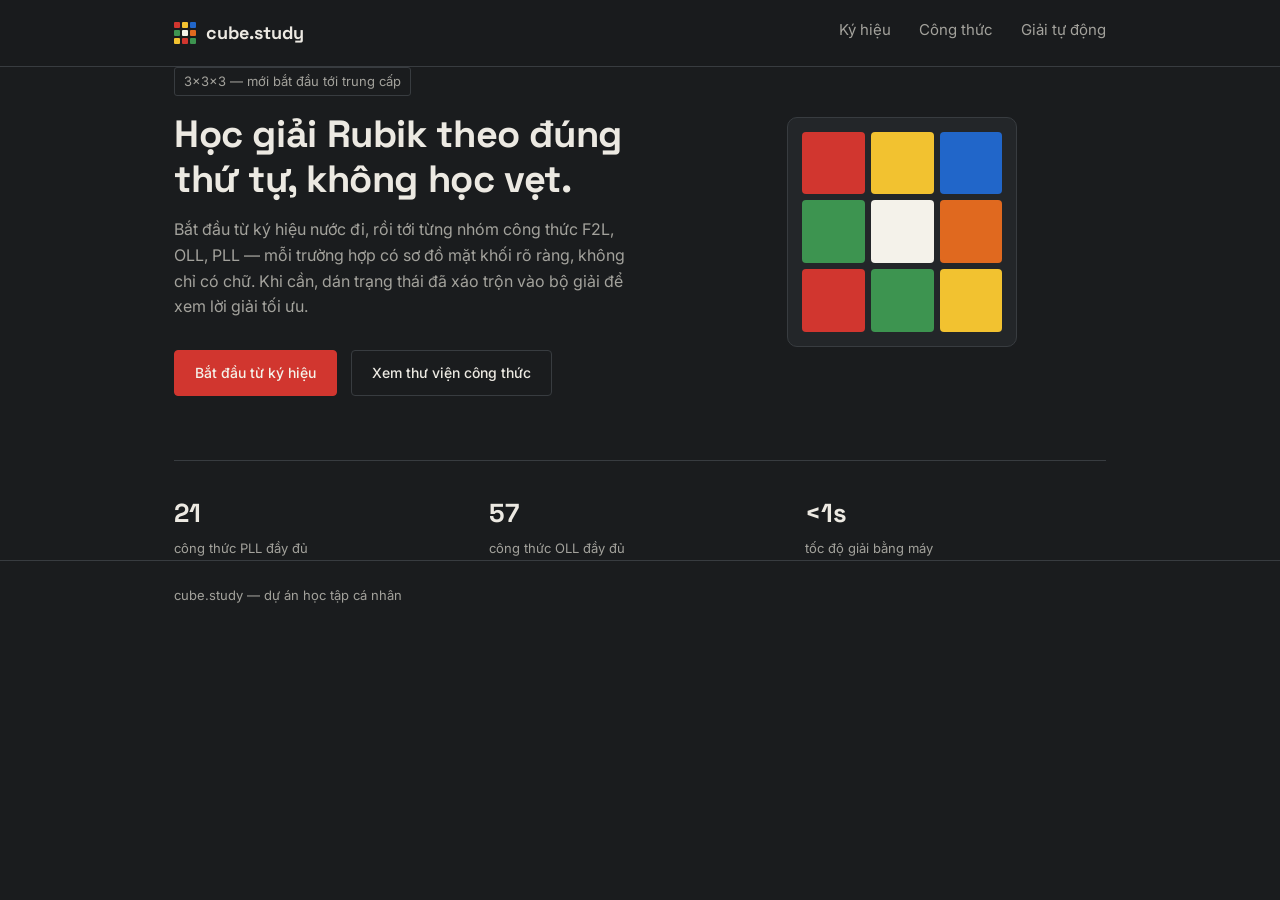
==== index.html @ f6dbc2ac "first commit rubik site" ====
<!doctype html>
<html lang="vi">
<head>
  <meta charset="UTF-8" />
  <meta name="viewport" content="width=device-width, initial-scale=1.0" />
  <title>cube.study — học công thức Rubik</title>
  <link rel="stylesheet" href="styles.css" />
</head>
<body>
  <nav class="nav">
    <div class="shell">
      <a href="index.html" class="brand">
        <span class="cube-mark">
          <span style="background:#d1362f"></span><span style="background:#f2c230"></span><span style="background:#2166c9"></span>
          <span style="background:#3d9450"></span><span style="background:#f4f2ea"></span><span style="background:#e0691f"></span>
          <span style="background:#f2c230"></span><span style="background:#d1362f"></span><span style="background:#3d9450"></span>
        </span>
        cube.study
      </a>
      <div class="nav-links">
        <a href="notation.html">Ký hiệu</a>
        <a href="algorithms.html">Công thức</a>
        <a href="solver.html">Giải tự động</a>
      </div>
    </div>
  </nav>

  <main class="shell">
    <div class="hero">
      <div>
        <span class="eyebrow">3x3x3 — mới bắt đầu tới trung cấp</span>
        <h1>Học giải Rubik theo đúng thứ tự, không học vẹt.</h1>
        <p>
          Bắt đầu từ ký hiệu nước đi, rồi tới từng nhóm công thức F2L, OLL, PLL —
          mỗi trường hợp có sơ đồ mặt khối rõ ràng, không chỉ có chữ. Khi cần, dán
          trạng thái đã xáo trộn vào bộ giải để xem lời giải tối ưu.
        </p>
        <div class="hero-links">
          <a href="notation.html" class="primary">Bắt đầu từ ký hiệu</a>
          <a href="algorithms.html">Xem thư viện công thức</a>
        </div>
      </div>
      <div class="face-grid" aria-hidden="true">
        <span style="background:#d1362f"></span><span style="background:#f2c230"></span><span style="background:#2166c9"></span>
        <span style="background:#3d9450"></span><span style="background:#f4f2ea"></span><span style="background:#e0691f"></span>
        <span style="background:#d1362f"></span><span style="background:#3d9450"></span><span style="background:#f2c230"></span>
      </div>
    </div>

    <div class="stat-row">
      <div><span>21</span><span>công thức PLL đầy đủ</span></div>
      <div><span>57</span><span>công thức OLL đầy đủ</span></div>
      <div><span>&lt;1s</span><span>tốc độ giải bằng máy</span></div>
    </div>
  </main>

  <footer>
    <div class="shell">cube.study — dự án học tập cá nhân</div>
  </footer>
</body>
</html>
---- styles.css ----
@import url('https://fonts.googleapis.com/css2?family=Space+Grotesk:wght@500;700&family=Inter:wght@400;500&family=JetBrains+Mono:wght@500&display=swap');

:root {
  --bg: #1a1c1e;
  --surface: #232629;
  --surface-2: #2b2f33;
  --line: #383c40;
  --ink: #ece9e2;
  --ink-soft: #a3a29c;
  --white: #f4f2ea;
  --yellow: #f2c230;
  --red: #d1362f;
  --orange: #e0691f;
  --blue: #2166c9;
  --green: #3d9450;
  --gray-sticker: #4a4e52;
}

* { box-sizing: border-box; }

html { scroll-behavior: smooth; }

body {
  margin: 0;
  background: var(--bg);
  color: var(--ink);
  font-family: 'Inter', sans-serif;
  line-height: 1.6;
}

h1, h2, h3 {
  font-family: 'Space Grotesk', sans-serif;
  font-weight: 700;
  margin: 0;
  letter-spacing: -0.01em;
  color: var(--ink);
}

.move {
  font-family: 'JetBrains Mono', monospace;
  font-weight: 500;
  color: var(--white);
}

a { color: inherit; }

.shell {
  max-width: 980px;
  margin: 0 auto;
  padding: 0 24px;
}

/* ---- nav ---- */
.nav {
  border-bottom: 1px solid var(--line);
  padding: 18px 0;
  position: sticky;
  top: 0;
  background: rgba(26, 28, 30, 0.92);
  backdrop-filter: blur(6px);
  z-index: 10;
}

.nav .shell {
  display: flex;
  align-items: center;
  justify-content: space-between;
}

.nav-links {
  display: flex;
  gap: 28px;
  font-size: 15px;
}

.nav-links a {
  text-decoration: none;
  color: var(--ink-soft);
  padding-bottom: 4px;
  border-bottom: 2px solid transparent;
  transition: color .15s;
}

.nav-links a:hover { color: var(--ink); }
.nav-links a.active { color: var(--ink); border-bottom-color: var(--red); }

.brand {
  font-family: 'Space Grotesk', sans-serif;
  font-weight: 700;
  font-size: 18px;
  text-decoration: none;
  display: flex;
  align-items: center;
  gap: 10px;
}

.cube-mark {
  width: 22px;
  height: 22px;
  display: grid;
  grid-template-columns: repeat(3, 1fr);
  grid-template-rows: repeat(3, 1fr);
  gap: 2px;
  flex-shrink: 0;
}

.cube-mark span { border-radius: 1px; aspect-ratio: 1; display: inline-block; }

main { padding: 56px 0 100px; }

.eyebrow {
  display: inline-block;
  font-size: 13px;
  color: var(--ink-soft);
  border: 1px solid var(--line);
  border-radius: 3px;
  padding: 3px 9px;
}

/* ---- home hero ---- */
.hero {
  display: grid;
  grid-template-columns: 1.15fr 1fr;
  gap: 56px;
  align-items: center;
}

.hero h1 { font-size: 38px; line-height: 1.18; margin-top: 16px; }
.hero p { font-size: 16px; color: var(--ink-soft); max-width: 46ch; margin-top: 16px; }

.hero-links { display: flex; gap: 14px; margin-top: 30px; }

.hero-links a {
  text-decoration: none;
  font-size: 14px;
  font-weight: 500;
  padding: 11px 20px;
  border-radius: 4px;
  border: 1px solid var(--line);
  transition: background .15s, border-color .15s;
}

.hero-links a.primary { background: var(--red); border-color: var(--red); color: var(--white); }
.hero-links a.primary:hover { background: #b82b25; }
.hero-links a:not(.primary):hover { border-color: var(--ink-soft); }

.face-grid {
  width: 230px;
  height: 230px;
  margin: 0 auto;
  display: grid;
  grid-template-columns: repeat(3, 1fr);
  grid-template-rows: repeat(3, 1fr);
  gap: 6px;
  padding: 14px;
  background: var(--surface);
  border-radius: 10px;
  border: 1px solid var(--line);
}

.face-grid span { border-radius: 4px; aspect-ratio: 1; display: inline-block; }

.stat-row {
  display: grid;
  grid-template-columns: repeat(3, 1fr);
  gap: 14px;
  margin-top: 64px;
  border-top: 1px solid var(--line);
  padding-top: 32px;
}

.stat-row div span:first-child {
  font-family: 'Space Grotesk', sans-serif;
  font-weight: 700;
  font-size: 26px;
  display: block;
}

.stat-row div span:last-child {
  font-size: 13px;
  color: var(--ink-soft);
}

/* ---- notation page ---- */
.notation-grid {
  display: grid;
  grid-template-columns: 64px 1fr;
  row-gap: 16px;
  column-gap: 20px;
  margin-top: 30px;
  max-width: 600px;
}

.notation-grid .letter {
  font-family: 'JetBrains Mono', monospace;
  font-weight: 500;
  font-size: 22px;
}

.notation-grid strong { color: var(--ink); }
.notation-grid .desc { color: var(--ink-soft); font-size: 14px; margin-top: 3px; }

/* ---- algorithm case cards ---- */
.tab-row {
  display: flex;
  gap: 8px;
  margin: 30px 0 6px;
}

.tab-row button {
  font-family: 'Inter', sans-serif;
  font-size: 14px;
  padding: 9px 18px;
  border: 1px solid var(--line);
  background: var(--surface);
  color: var(--ink-soft);
  border-radius: 4px;
  cursor: pointer;
  transition: background .15s, color .15s;
}

.tab-row button.active { background: var(--ink); color: var(--bg); border-color: var(--ink); }
.tab-row button:not(.active):hover { border-color: var(--ink-soft); }

.section-label { color: var(--ink-soft); font-size: 14px; margin-top: 6px; }

.case-grid {
  display: grid;
  grid-template-columns: repeat(auto-fit, minmax(240px, 1fr));
  gap: 16px;
  margin-top: 26px;
}

.tab-panel { display: none; }
.tab-panel.active { display: block; }

.case-card {
  border: 1px solid var(--line);
  border-radius: 8px;
  padding: 20px;
  background: var(--surface);
  display: flex;
  flex-direction: column;
  gap: 14px;
}

.case-card h3 { font-size: 15px; }
.case-card .move { font-size: 13.5px; word-break: break-word; }

/* OLL cross diagram: 5x5 grid, corners hidden */
.oll-diagram {
  width: 128px;
  height: 128px;
  margin: 0 auto;
  display: grid;
  grid-template-columns: repeat(5, 1fr);
  grid-template-rows: repeat(5, 1fr);
  gap: 3px;
}

.oll-diagram .cell { border-radius: 2px; aspect-ratio: 1; display: inline-block; }
.oll-diagram .hidden { visibility: hidden; }
.oll-diagram .y { background: var(--yellow); }
.oll-diagram .g { background: var(--gray-sticker); }

/* PLL top-view diagram: 3x3 grid */
.pll-diagram {
  width: 108px;
  height: 108px;
  margin: 0 auto;
  position: relative;
}

.pll-grid {
  width: 100%;
  height: 100%;
  display: grid;
  grid-template-columns: repeat(3, 1fr);
  grid-template-rows: repeat(3, 1fr);
  gap: 3px;
}

.pll-grid .cell { border-radius: 2px; background: var(--yellow); aspect-ratio: 1; display: inline-block; }
.pll-grid .cell.side-r { background: var(--red); }
.pll-grid .cell.side-b { background: var(--blue); }
.pll-grid .cell.side-g { background: var(--green); }
.pll-grid .cell.side-o { background: var(--orange); }

.pll-diagram svg { position: absolute; inset: 0; pointer-events: none; overflow: visible; }

/* F2L pair icon */
.f2l-diagram {
  display: flex;
  align-items: flex-end;
  justify-content: center;
  gap: 10px;
  height: 90px;
}

.f2l-piece {
  display: flex;
  flex-direction: column;
  gap: 3px;
}

.f2l-piece span {
  width: 34px;
  height: 34px;
  border-radius: 3px;
}

.f2l-label {
  text-align: center;
  font-size: 11px;
  color: var(--ink-soft);
  margin-top: 4px;
}

/* ---- solver ---- */
.solver-box {
  border: 1px solid var(--line);
  border-radius: 8px;
  padding: 28px;
  background: var(--surface);
  margin-top: 28px;
}

.solver-box label { font-size: 13px; color: var(--ink-soft); }

.solver-box input {
  font-family: 'JetBrains Mono', monospace;
  font-size: 15px;
  width: 100%;
  padding: 11px 12px;
  border: 1px solid var(--line);
  border-radius: 4px;
  margin: 10px 0 16px;
  background: var(--surface-2);
  color: var(--ink);
}

.solver-box input:focus { outline: none; border-color: var(--ink-soft); }

.solver-box button {
  font-family: 'Inter', sans-serif;
  font-weight: 500;
  font-size: 14px;
  padding: 10px 18px;
  border: none;
  border-radius: 4px;
  cursor: pointer;
  margin-right: 10px;
}

.solver-box button.primary { background: var(--red); color: var(--white); }
.solver-box button.secondary { background: transparent; color: var(--ink); border: 1px solid var(--line); }

.result-line { margin-top: 18px; font-size: 14px; color: var(--ink-soft); }

footer {
  border-top: 1px solid var(--line);
  padding: 24px 0;
  font-size: 13px;
  color: var(--ink-soft);
}

@media (max-width: 720px) {
  .hero { grid-template-columns: 1fr; }
  .stat-row { grid-template-columns: 1fr; gap: 20px; }
  .nav-links { gap: 16px; font-size: 14px; }
}
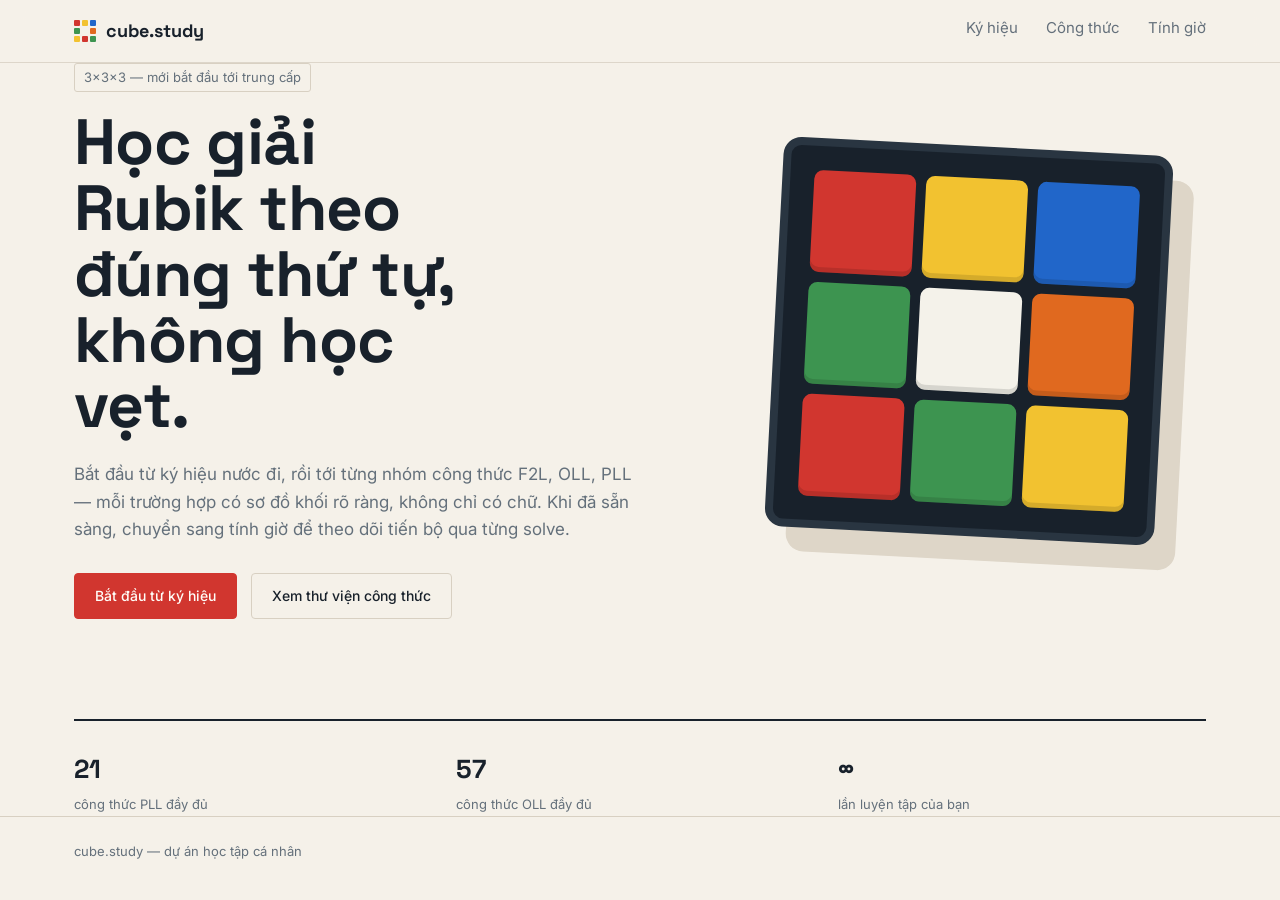
==== commit 5b93933e: "update frontend" ====
--- a/index.html
+++ b/index.html
@@ -20,7 +20,7 @@
       <div class="nav-links">
         <a href="notation.html">Ký hiệu</a>
         <a href="algorithms.html">Công thức</a>
-        <a href="solver.html">Giải tự động</a>
+        <a href="solver.html">Tính giờ</a>
       </div>
     </div>
   </nav>
@@ -32,8 +32,8 @@
         <h1>Học giải Rubik theo đúng thứ tự, không học vẹt.</h1>
         <p>
           Bắt đầu từ ký hiệu nước đi, rồi tới từng nhóm công thức F2L, OLL, PLL —
-          mỗi trường hợp có sơ đồ mặt khối rõ ràng, không chỉ có chữ. Khi cần, dán
-          trạng thái đã xáo trộn vào bộ giải để xem lời giải tối ưu.
+          mỗi trường hợp có sơ đồ khối rõ ràng, không chỉ có chữ. Khi đã sẵn sàng,
+          chuyển sang tính giờ để theo dõi tiến bộ qua từng solve.
         </p>
         <div class="hero-links">
           <a href="notation.html" class="primary">Bắt đầu từ ký hiệu</a>
@@ -50,7 +50,7 @@
     <div class="stat-row">
       <div><span>21</span><span>công thức PLL đầy đủ</span></div>
       <div><span>57</span><span>công thức OLL đầy đủ</span></div>
-      <div><span>&lt;1s</span><span>tốc độ giải bằng máy</span></div>
+      <div><span>∞</span><span>lần luyện tập của bạn</span></div>
     </div>
   </main>
 
--- a/styles.css
+++ b/styles.css
@@ -1,19 +1,20 @@
 @import url('https://fonts.googleapis.com/css2?family=Space+Grotesk:wght@500;700&family=Inter:wght@400;500&family=JetBrains+Mono:wght@500&display=swap');
 
 :root {
-  --bg: #1a1c1e;
-  --surface: #232629;
-  --surface-2: #2b2f33;
-  --line: #383c40;
-  --ink: #ece9e2;
-  --ink-soft: #a3a29c;
-  --white: #f4f2ea;
+  --bg: #f5f1e9;
+  --surface: #fffdf8;
+  --surface-2: #f0ebe1;
+  --line: #d8d0c2;
+  --ink: #18212b;
+  --ink-soft: #64707b;
+  --white: #fffdf8;
   --yellow: #f2c230;
   --red: #d1362f;
   --orange: #e0691f;
   --blue: #2166c9;
   --green: #3d9450;
-  --gray-sticker: #4a4e52;
+  --gray-sticker: #c9c6bd;
+  --navy: #18212b;
 }
 
 * { box-sizing: border-box; }
@@ -45,19 +46,19 @@
 a { color: inherit; }
 
 .shell {
-  max-width: 980px;
+  max-width: 1180px;
   margin: 0 auto;
   padding: 0 24px;
 }
 
 /* ---- nav ---- */
 .nav {
-  border-bottom: 1px solid var(--line);
-  padding: 18px 0;
+  border-bottom: 1px solid rgba(216, 208, 194, .8);
+  padding: 16px 0;
   position: sticky;
   top: 0;
-  background: rgba(26, 28, 30, 0.92);
-  backdrop-filter: blur(6px);
+  background: rgba(245, 241, 233, 0.9);
+  backdrop-filter: blur(12px);
   z-index: 10;
 }
 
@@ -106,7 +107,7 @@
 
 .cube-mark span { border-radius: 1px; aspect-ratio: 1; display: inline-block; }
 
-main { padding: 56px 0 100px; }
+main { padding: 76px 0 120px; }
 
 .eyebrow {
   display: inline-block;
@@ -120,13 +121,13 @@
 /* ---- home hero ---- */
 .hero {
   display: grid;
-  grid-template-columns: 1.15fr 1fr;
-  gap: 56px;
+  grid-template-columns: minmax(0, 1.1fr) minmax(360px, .9fr);
+  gap: 80px;
   align-items: center;
 }
 
-.hero h1 { font-size: 38px; line-height: 1.18; margin-top: 16px; }
-.hero p { font-size: 16px; color: var(--ink-soft); max-width: 46ch; margin-top: 16px; }
+.hero h1 { font-size: clamp(42px, 5vw, 68px); line-height: 1.03; margin-top: 18px; max-width: 10ch; }
+.hero p { font-size: 17px; color: var(--ink-soft); max-width: 54ch; margin-top: 22px; }
 
 .hero-links { display: flex; gap: 14px; margin-top: 30px; }
 
@@ -145,28 +146,30 @@
 .hero-links a:not(.primary):hover { border-color: var(--ink-soft); }
 
 .face-grid {
-  width: 230px;
-  height: 230px;
+  width: min(100%, 390px);
+  height: 390px;
   margin: 0 auto;
   display: grid;
   grid-template-columns: repeat(3, 1fr);
   grid-template-rows: repeat(3, 1fr);
-  gap: 6px;
-  padding: 14px;
-  background: var(--surface);
-  border-radius: 10px;
-  border: 1px solid var(--line);
-}
-
-.face-grid span { border-radius: 4px; aspect-ratio: 1; display: inline-block; }
+  gap: 10px;
+  padding: 24px;
+  background: var(--navy);
+  border-radius: 18px;
+  border: 8px solid #293541;
+  box-shadow: 22px 24px 0 #ded6c8;
+  transform: rotate(3deg);
+}
+
+.face-grid span { border-radius: 9px; aspect-ratio: 1; display: inline-block; box-shadow: inset 0 -5px 0 rgba(0,0,0,.12); }
 
 .stat-row {
   display: grid;
   grid-template-columns: repeat(3, 1fr);
   gap: 14px;
-  margin-top: 64px;
-  border-top: 1px solid var(--line);
-  padding-top: 32px;
+  margin-top: 100px;
+  border-top: 2px solid var(--ink);
+  padding-top: 28px;
 }
 
 .stat-row div span:first-child {
@@ -213,6 +216,7 @@
   padding: 9px 18px;
   border: 1px solid var(--line);
   background: var(--surface);
+  box-shadow: 0 8px 0 rgba(216, 208, 194, .45);
   color: var(--ink-soft);
   border-radius: 4px;
   cursor: pointer;
@@ -288,19 +292,67 @@
 
 .pll-diagram svg { position: absolute; inset: 0; pointer-events: none; overflow: visible; }
 
+/* A cube diagram uses the top, front and right faces, so orientation is visible. */
+.oll-diagram, .pll-diagram {
+  width: 150px;
+  height: 150px;
+  padding: 10px;
+  border-radius: 12px;
+  background: var(--navy);
+  box-shadow: 8px 8px 0 #ded6c8;
+}
+.oll-diagram { grid-template-columns: repeat(5, 1fr); grid-template-rows: repeat(5, 1fr); }
+.oll-diagram .cell { border-radius: 3px; }
+.pll-diagram { width: 138px; height: 138px; }
+.pll-grid { gap: 4px; }
+.pll-grid .cell { border-radius: 3px; }
+
 /* F2L pair icon */
 .f2l-diagram {
+  width: 150px;
+  height: 150px;
+  margin: 0 auto;
+  position: relative;
   display: flex;
   align-items: flex-end;
   justify-content: center;
   gap: 10px;
-  height: 90px;
+  padding-bottom: 26px;
+  border-radius: 12px;
+  background: var(--navy);
+  box-shadow: 8px 8px 0 #ded6c8;
+  overflow: hidden;
+}
+
+.f2l-diagram::before, .f2l-diagram::after {
+  content: '';
+  position: absolute;
+  width: 82px;
+  height: 70px;
+  left: 34px;
+  border: 3px solid #0f171e;
+  background: repeating-linear-gradient(90deg, transparent 0 24px, rgba(15, 23, 30, .3) 25px 27px), repeating-linear-gradient(0deg, transparent 0 20px, rgba(15, 23, 30, .3) 21px 23px), var(--white);
+}
+
+.f2l-diagram::before {
+  top: 22px;
+  transform: skewX(-30deg) rotate(30deg) scaleY(.7);
+  background-color: var(--yellow);
+}
+
+.f2l-diagram::after {
+  top: 63px;
+  transform: skewY(30deg) scaleX(.72);
+  background-color: var(--red);
 }
 
 .f2l-piece {
   display: flex;
   flex-direction: column;
   gap: 3px;
+  position: relative;
+  z-index: 1;
+  transform: translateY(8px) rotate(-5deg);
 }
 
 .f2l-piece span {
@@ -357,6 +409,29 @@
 
 .result-line { margin-top: 18px; font-size: 14px; color: var(--ink-soft); }
 
+/* ---- speed timer ---- */
+.timer-layout { display: grid; grid-template-columns: minmax(0, 1.25fr) minmax(280px, .75fr); gap: 20px; margin-top: 34px; }
+.timer-panel, .history-panel { border: 1px solid var(--line); border-radius: 12px; background: var(--surface); padding: 28px; }
+.timer-panel { min-height: 430px; display: flex; flex-direction: column; justify-content: space-between; }
+.timer-topline, .panel-heading { display: flex; justify-content: space-between; align-items: center; gap: 16px; }
+.timer-topline { color: var(--ink-soft); font-size: 13px; text-transform: uppercase; letter-spacing: .08em; }
+.scramble-line { margin: 36px auto 0; max-width: 44ch; color: var(--ink-soft); font: 500 15px/1.7 'JetBrains Mono', monospace; text-align: center; }
+.timer-display { display: block; width: 100%; border: 0; background: transparent; color: var(--ink); cursor: pointer; font: 700 clamp(48px, 8vw, 92px)/1 'Space Grotesk', sans-serif; letter-spacing: .02em; padding: 28px 0; }
+.timer-display:hover { color: var(--red); }
+.timer-display.running { color: var(--green); }
+.timer-actions { display: flex; gap: 10px; justify-content: center; }
+.timer-actions button { font: 500 14px 'Inter', sans-serif; padding: 11px 18px; border: 0; border-radius: 4px; cursor: pointer; }
+.timer-actions .primary { background: var(--red); color: var(--white); }
+.timer-actions .secondary { border: 1px solid var(--line); background: transparent; color: var(--ink); }
+.panel-heading h2 { font-size: 20px; }
+.panel-heading > span { font: 700 19px 'Space Grotesk', sans-serif; color: var(--red); }
+.solve-list { list-style: none; margin: 22px 0 0; padding: 0; border-top: 1px solid var(--line); }
+.solve-list li { display: flex; justify-content: space-between; padding: 13px 0; border-bottom: 1px solid var(--line); color: var(--ink-soft); }
+.solve-list strong { color: var(--ink); font: 500 15px 'JetBrains Mono', monospace; }
+.solve-list .empty-state { border: 0; font-size: 14px; }
+.timer-hint { margin-top: 30px; color: var(--ink-soft); font-size: 13px; }
+.timer-hint .move { color: var(--ink); background: var(--surface-2); padding: 3px 6px; border-radius: 3px; }
+
 footer {
   border-top: 1px solid var(--line);
   padding: 24px 0;
@@ -365,7 +440,14 @@
 }
 
 @media (max-width: 720px) {
+  main { padding-top: 48px; }
   .hero { grid-template-columns: 1fr; }
+  .hero h1 { font-size: 46px; }
+  .face-grid { width: min(100%, 320px); height: 320px; margin-top: 18px; }
   .stat-row { grid-template-columns: 1fr; gap: 20px; }
   .nav-links { gap: 16px; font-size: 14px; }
-}
+  .nav .shell { align-items: flex-start; gap: 14px; }
+  .nav-links { flex-wrap: wrap; justify-content: flex-end; }
+  .timer-layout { grid-template-columns: 1fr; }
+  .timer-panel { min-height: 360px; padding: 22px; }
+}
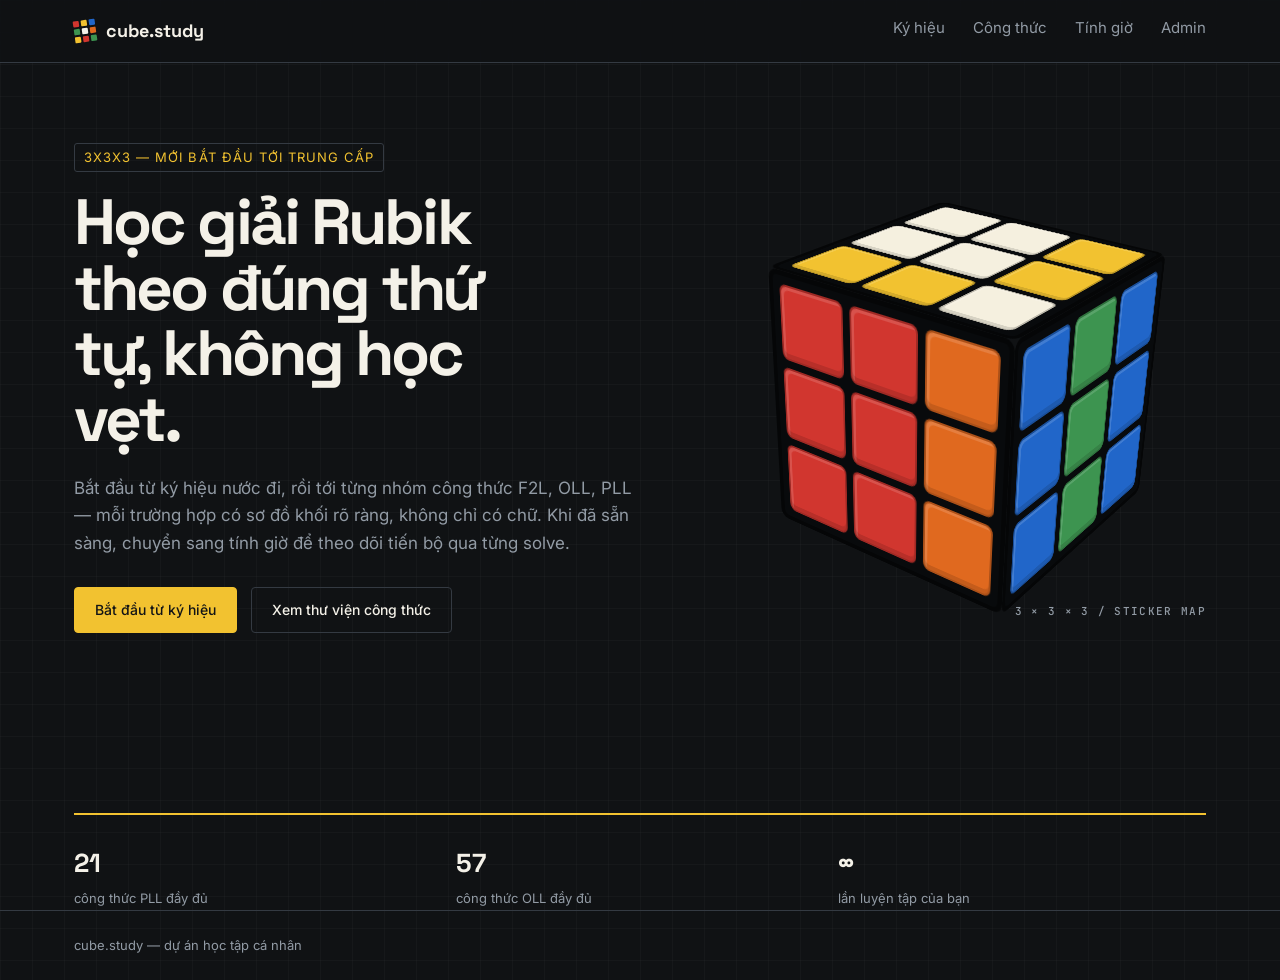
==== commit 5f52988f: "update admin add alg" ====
--- a/index.html
+++ b/index.html
@@ -21,6 +21,7 @@
         <a href="notation.html">Ký hiệu</a>
         <a href="algorithms.html">Công thức</a>
         <a href="solver.html">Tính giờ</a>
+        <a href="admin.html">Admin</a>
       </div>
     </div>
   </nav>
@@ -40,10 +41,13 @@
           <a href="algorithms.html">Xem thư viện công thức</a>
         </div>
       </div>
-      <div class="face-grid" aria-hidden="true">
-        <span style="background:#d1362f"></span><span style="background:#f2c230"></span><span style="background:#2166c9"></span>
-        <span style="background:#3d9450"></span><span style="background:#f4f2ea"></span><span style="background:#e0691f"></span>
-        <span style="background:#d1362f"></span><span style="background:#3d9450"></span><span style="background:#f2c230"></span>
+      <div class="cube-stage" aria-label="Khối Rubik 3D minh họa" role="img">
+        <div class="cube-3d cube-3d-large">
+          <div class="cube-face cube-top"><i class="sticker white"></i><i class="sticker white"></i><i class="sticker yellow"></i><i class="sticker white"></i><i class="sticker white"></i><i class="sticker yellow"></i><i class="sticker yellow"></i><i class="sticker yellow"></i><i class="sticker white"></i></div>
+          <div class="cube-face cube-front"><i class="sticker red"></i><i class="sticker red"></i><i class="sticker orange"></i><i class="sticker red"></i><i class="sticker red"></i><i class="sticker orange"></i><i class="sticker red"></i><i class="sticker red"></i><i class="sticker orange"></i></div>
+          <div class="cube-face cube-right"><i class="sticker blue"></i><i class="sticker green"></i><i class="sticker blue"></i><i class="sticker blue"></i><i class="sticker green"></i><i class="sticker blue"></i><i class="sticker blue"></i><i class="sticker green"></i><i class="sticker blue"></i></div>
+        </div>
+        <span class="cube-stage-label">3 × 3 × 3 / sticker map</span>
       </div>
     </div>
 
--- a/styles.css
+++ b/styles.css
@@ -451,3 +451,121 @@
   .timer-layout { grid-template-columns: 1fr; }
   .timer-panel { min-height: 360px; padding: 22px; }
 }
+
+/* ---- formula authoring ---- */
+.admin-title { margin-top: 18px; font-size: clamp(42px, 6vw, 70px); max-width: 10ch; line-height: 1; }
+.admin-intro { max-width: 58ch; color: var(--ink-soft); margin: 20px 0 36px; }
+.admin-layout { display: grid; grid-template-columns: minmax(0, 1.25fr) minmax(300px, .75fr); gap: 18px; align-items: start; }
+.editor-panel, .form-panel, .saved-panel { padding: 28px; border: 1px solid var(--line); border-radius: 12px; background: var(--surface); }
+.editor-heading { display: flex; justify-content: space-between; gap: 20px; align-items: flex-start; }
+.editor-heading h2, .form-panel h2 { font-size: 22px; }
+.editor-heading p, .storage-note span, .editor-note, .saved-panel p { color: var(--ink-soft); font-size: 13px; margin: 5px 0 0; }
+.ghost-button, .mode-switch button { border: 1px solid var(--line); background: transparent; color: var(--ink-soft); border-radius: 4px; padding: 9px 13px; cursor: pointer; font: 500 13px 'Inter', sans-serif; }
+.mode-switch { display: inline-flex; gap: 5px; margin: 28px 0 20px; padding: 4px; background: var(--surface-2); border-radius: 6px; }
+.mode-switch button { border: 0; padding: 9px 18px; }
+.mode-switch button.active { background: var(--yellow); color: #121416; }
+.editor-canvas { margin: 8px auto 24px; }
+.canvas-2d { width: min(100%, 300px); aspect-ratio: 1; display: grid; grid-template-columns: repeat(3, 1fr); gap: 8px; padding: 10px; border: 4px solid #07090b; border-radius: 10px; background: #07090b; }
+.canvas-2d .sticker { min-width: 0; border: 2px solid rgba(0,0,0,.35); cursor: pointer; }
+.palette-wrap { display: flex; align-items: center; gap: 16px; border-top: 1px solid var(--line); padding-top: 18px; }
+.palette-label { color: var(--ink-soft); font: 500 12px 'JetBrains Mono', monospace; text-transform: uppercase; }
+.palette { display: flex; gap: 8px; flex-wrap: wrap; }
+.swatch { width: 32px; height: 32px; padding: 3px; border: 2px solid transparent; border-radius: 50%; background: transparent; cursor: pointer; }
+.swatch.selected { border-color: var(--yellow); }
+.swatch .sticker { display: block; width: 100%; height: 100%; border-radius: 50%; }
+.editor-note { margin-top: 16px; }
+.form-panel label { display: block; color: var(--ink-soft); font-size: 13px; margin: 22px 0 8px; }
+.form-panel input, .form-panel textarea { width: 100%; border: 1px solid var(--line); border-radius: 5px; padding: 12px; background: var(--surface-2); color: var(--ink); font: 15px 'Inter', sans-serif; resize: vertical; }
+.form-panel textarea { font-family: 'JetBrains Mono', monospace; }
+.form-panel input:focus, .form-panel textarea:focus { outline: 2px solid var(--yellow); outline-offset: 2px; }
+.save-button { width: 100%; margin-top: 24px; border: 0; border-radius: 5px; padding: 13px; background: var(--yellow); color: #121416; cursor: pointer; font: 700 14px 'Inter', sans-serif; }
+.save-status { min-height: 22px; color: var(--yellow); font-size: 13px; }
+.storage-note { display: grid; gap: 5px; margin-top: 30px; padding-top: 18px; border-top: 1px solid var(--line); font-size: 13px; }
+.storage-note strong { color: var(--yellow); }
+.saved-panel { margin-top: 18px; }
+.saved-list { list-style: none; padding: 0; margin: 20px 0 0; border-top: 1px solid var(--line); }
+.saved-list li { display: flex; align-items: center; justify-content: space-between; gap: 20px; padding: 14px 0; border-bottom: 1px solid var(--line); }
+.saved-list li div { display: grid; gap: 2px; }
+.saved-list li span { color: var(--ink-soft); font: 12px 'JetBrains Mono', monospace; }
+.saved-list li button { border: 1px solid var(--line); border-radius: 4px; padding: 6px 10px; background: transparent; color: var(--ink-soft); cursor: pointer; }
+.saved-list .empty-state { color: var(--ink-soft); font-size: 13px; }
+.canvas-3d { width: 270px; height: 230px; display: grid; place-items: center; perspective: 800px; }
+.canvas-3d .cube-3d { width: 130px; height: 130px; transform: rotateX(-25deg) rotateY(-35deg); }
+.canvas-3d .cube-face { padding: 4px; gap: 4px; border-width: 3px; border-radius: 6px; }
+.canvas-3d .sticker { border: 1px solid rgba(0,0,0,.3); cursor: pointer; }
+.canvas-3d .cube-top { transform: rotateX(90deg) translateZ(65px); }
+.canvas-3d .cube-front { transform: translateZ(65px); }
+.canvas-3d .cube-right { transform: rotateY(90deg) translateZ(65px); }
+
+@media (max-width: 760px) {
+  .admin-layout { grid-template-columns: 1fr; }
+  .editor-panel, .form-panel, .saved-panel { padding: 20px; }
+  .admin-title { font-size: 48px; }
+}
+
+/* ---- speedcubing lab redesign ---- */
+:root {
+  --bg: #101214;
+  --surface: #191c20;
+  --surface-2: #22262b;
+  --line: #343a42;
+  --ink: #f4f1e8;
+  --ink-soft: #929ba5;
+  --white: #f5f0df;
+  --navy: #0b0d0f;
+}
+
+body { background: var(--bg); background-image: linear-gradient(rgba(255,255,255,.025) 1px, transparent 1px), linear-gradient(90deg, rgba(255,255,255,.025) 1px, transparent 1px); background-size: 32px 32px; }
+.nav { background: rgba(16, 18, 20, .86); border-bottom-color: var(--line); }
+.nav-links a.active { border-bottom-color: var(--yellow); }
+.eyebrow { border-color: var(--line); color: var(--yellow); text-transform: uppercase; letter-spacing: .08em; }
+.hero { min-height: 650px; }
+.hero h1 { max-width: 11ch; letter-spacing: -.045em; }
+.hero p, .section-label, .stat-row div span:last-child { color: var(--ink-soft); }
+.hero-links a { border-color: var(--line); }
+.hero-links a.primary { background: var(--yellow); border-color: var(--yellow); color: #121416; }
+.hero-links a.primary:hover { background: #ffe072; }
+.hero-links a:not(.primary):hover { border-color: var(--yellow); }
+.stat-row { border-top-color: var(--yellow); }
+.cube-mark { transform: rotate(-8deg); }
+
+.cube-stage { min-height: 500px; display: grid; place-items: center; position: relative; perspective: 1100px; }
+.cube-stage-label { position: absolute; bottom: 20px; right: 0; color: var(--ink-soft); font: 500 11px 'JetBrains Mono', monospace; text-transform: uppercase; letter-spacing: .12em; }
+.cube-3d { position: relative; transform-style: preserve-3d; transform: rotateX(-25deg) rotateY(-35deg) rotateZ(2deg); animation: cube-float 6s ease-in-out infinite; }
+.cube-3d-large { width: 270px; height: 270px; }
+.cube-face { position: absolute; width: 100%; height: 100%; padding: 8px; display: grid; grid-template-columns: repeat(3, 1fr); gap: 8px; background: #080a0c; border: 5px solid #050607; border-radius: 10px; backface-visibility: visible; }
+.cube-top { transform: rotateX(90deg) translateZ(135px); }
+.cube-front { transform: translateZ(135px); }
+.cube-right { transform: rotateY(90deg) translateZ(135px); }
+.sticker { display: block; border-radius: 8px; border: 2px solid rgba(0,0,0,.24); box-shadow: inset 0 -5px 0 rgba(0,0,0,.12), inset 3px 3px 0 rgba(255,255,255,.14); }
+.sticker.white { background: var(--white); }.sticker.yellow { background: var(--yellow); }.sticker.red { background: var(--red); }.sticker.orange { background: var(--orange); }.sticker.blue { background: var(--blue); }.sticker.green { background: var(--green); }
+.sticker.gray { background: var(--gray-sticker); }
+.diagram-stage { width: 190px; height: 170px; margin: 0 auto; display: grid; place-items: center; perspective: 700px; }
+.cube-3d-mini { width: 108px; height: 108px; transform: rotateX(-25deg) rotateY(-35deg); }
+.cube-3d-mini .cube-face { padding: 4px; gap: 3px; border-width: 3px; border-radius: 5px; }
+.cube-3d-mini .sticker { border-width: 1px; border-radius: 3px; box-shadow: inset 0 -2px 0 rgba(0,0,0,.15); }
+.cube-3d-mini .cube-top { transform: rotateX(90deg) translateZ(54px); }
+.cube-3d-mini .cube-front { transform: translateZ(54px); }
+.cube-3d-mini .cube-right { transform: rotateY(90deg) translateZ(54px); }
+@keyframes cube-float { 0%, 100% { transform: rotateX(-25deg) rotateY(-35deg) translateY(0) rotateZ(2deg); } 50% { transform: rotateX(-22deg) rotateY(-29deg) translateY(-12px) rotateZ(2deg); } }
+
+.tab-row button, .case-card, .timer-panel, .history-panel { background: var(--surface); border-color: var(--line); box-shadow: none; }
+.tab-row button.active { background: var(--yellow); color: #121416; border-color: var(--yellow); }
+.case-card { border-radius: 12px; }
+.case-card:hover { border-color: var(--yellow); transform: translateY(-3px); transition: transform .2s, border-color .2s; }
+.case-card h3 { color: var(--ink); }
+.oll-diagram, .pll-diagram, .f2l-diagram { background: #0b0d0f; box-shadow: none; border: 1px solid var(--line); }
+.solver-box { background: var(--surface); border-color: var(--line); }
+.timer-actions .primary, .solver-box button.primary { background: var(--yellow); color: #121416; }
+.timer-display.running { color: var(--yellow); }
+.panel-heading > span { color: var(--yellow); }
+
+@media (max-width: 720px) {
+  .hero { min-height: 0; }
+  .cube-stage { min-height: 390px; }
+  .cube-3d-large { width: 210px; height: 210px; }
+  .cube-top { transform: rotateX(90deg) translateZ(105px); }
+  .cube-front { transform: translateZ(105px); }
+  .cube-right { transform: rotateY(90deg) translateZ(105px); }
+  .cube-stage-label { right: auto; }
+}
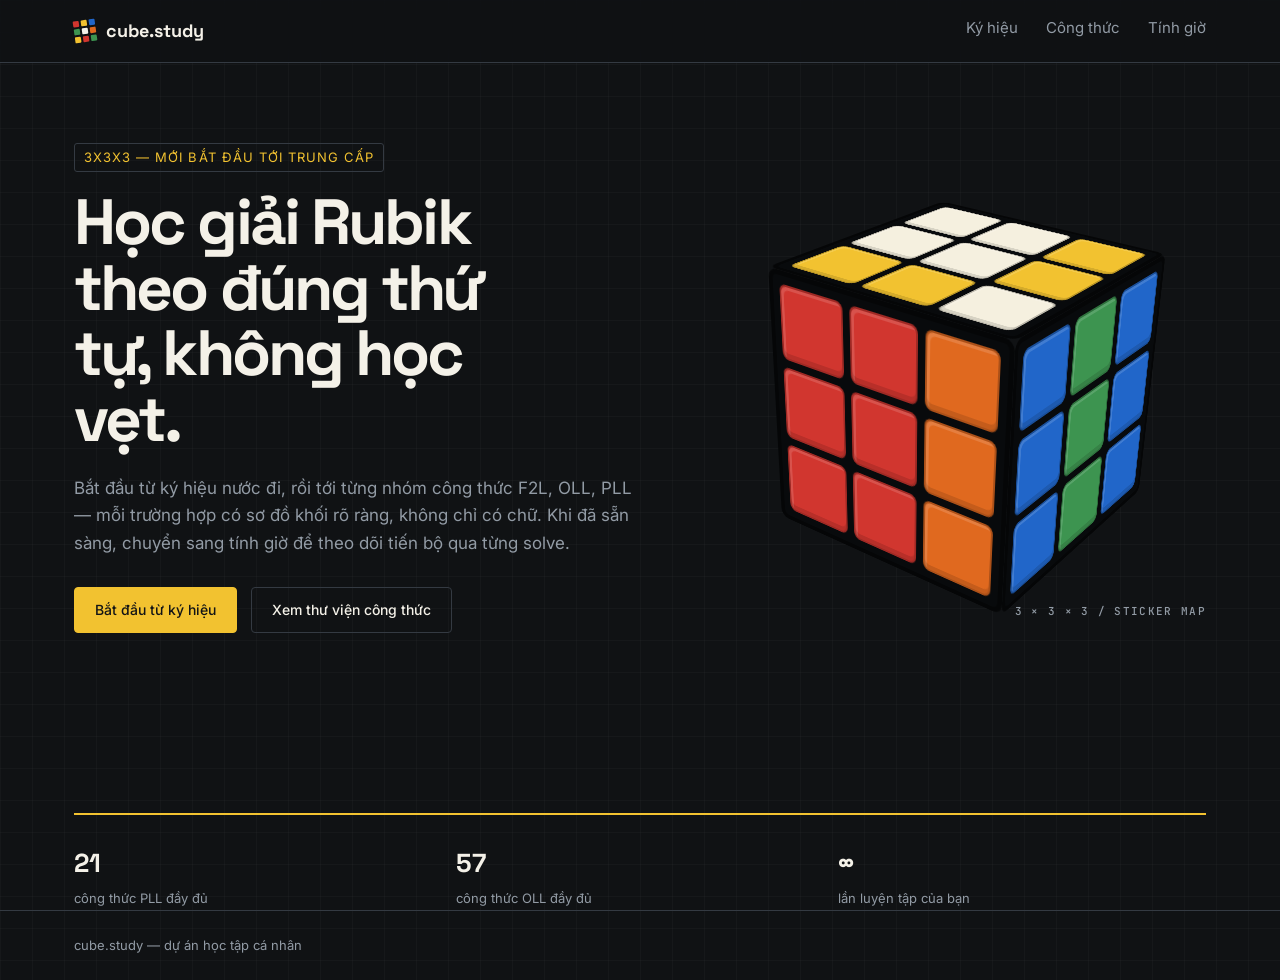
==== commit fe295d46: "admin.cube, backend" ====
--- a/index.html
+++ b/index.html
@@ -21,7 +21,6 @@
         <a href="notation.html">Ký hiệu</a>
         <a href="algorithms.html">Công thức</a>
         <a href="solver.html">Tính giờ</a>
-        <a href="admin.html">Admin</a>
       </div>
     </div>
   </nav>
--- a/styles.css
+++ b/styles.css
@@ -489,6 +489,15 @@
 .saved-list li span { color: var(--ink-soft); font: 12px 'JetBrains Mono', monospace; }
 .saved-list li button { border: 1px solid var(--line); border-radius: 4px; padding: 6px 10px; background: transparent; color: var(--ink-soft); cursor: pointer; }
 .saved-list .empty-state { color: var(--ink-soft); font-size: 13px; }
+.published-section { margin: 42px 0 10px; padding: 22px 0 0; border-top: 1px solid var(--line); }
+.section-heading { display: flex; align-items: baseline; gap: 12px; }
+.section-heading h2 { font-size: 22px; }
+.section-heading span, .published-type { color: var(--yellow); font: 11px 'JetBrains Mono', monospace; text-transform: uppercase; letter-spacing: .08em; }
+.published-section .case-grid { margin-top: 18px; }
+.published-visual { width: 100%; min-height: 90px; display: grid; place-items: center; margin: 4px 0; border: 1px solid var(--line); border-radius: 8px; background: var(--navy); }
+.published-2d { grid-template-columns: repeat(3, 28px); grid-auto-rows: 28px; gap: 3px; padding: 10px; }
+.published-2d .sticker { border-radius: 3px; }
+.published-cube-label { color: var(--ink-soft); font: 12px 'JetBrains Mono', monospace; }
 .canvas-3d { width: 270px; height: 230px; display: grid; place-items: center; perspective: 800px; }
 .canvas-3d .cube-3d { width: 130px; height: 130px; transform: rotateX(-25deg) rotateY(-35deg); }
 .canvas-3d .cube-face { padding: 4px; gap: 4px; border-width: 3px; border-radius: 6px; }
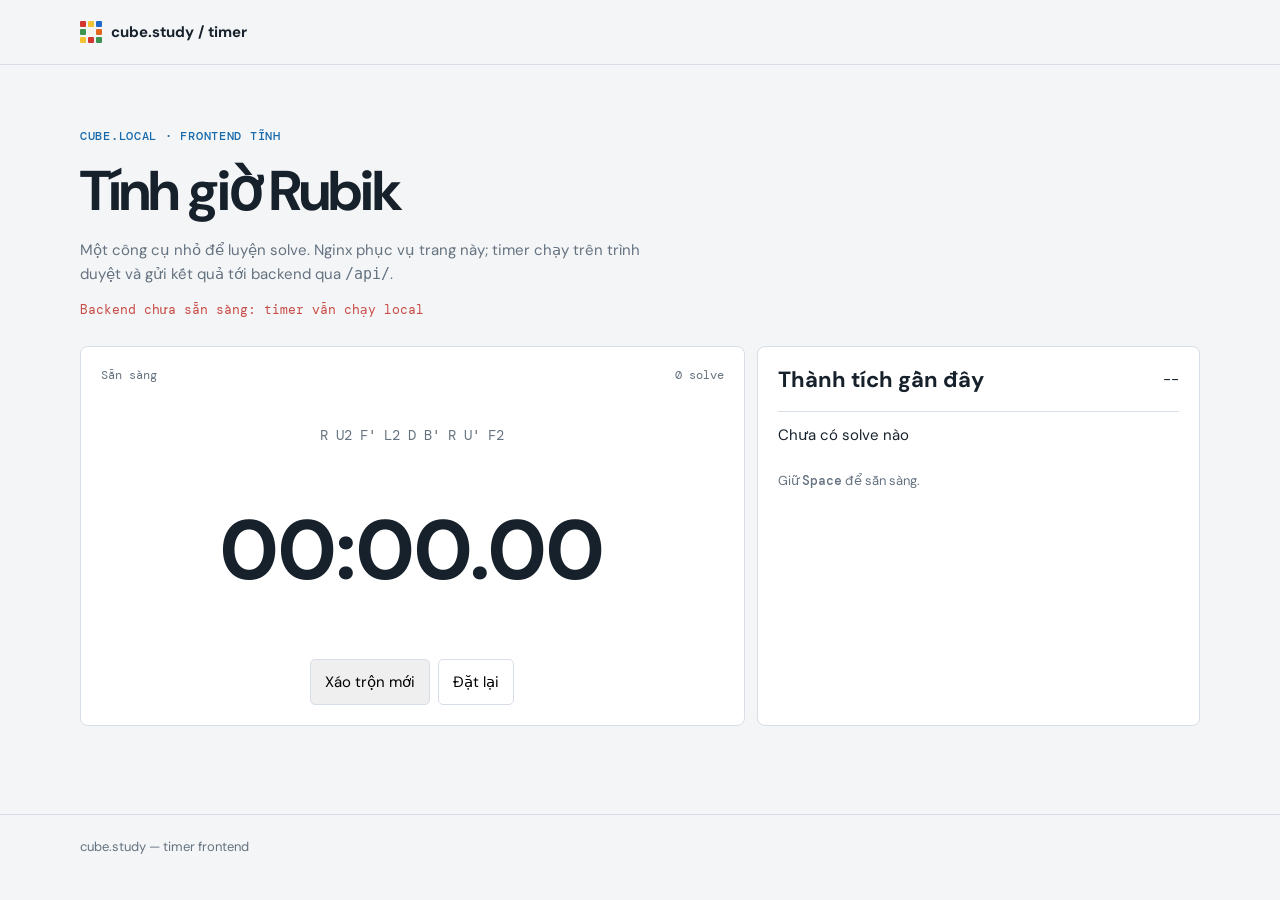
==== commit f3e23c8e: "backend" ====
--- a/index.html
+++ b/index.html
@@ -3,8 +3,8 @@
 <head>
   <meta charset="UTF-8" />
   <meta name="viewport" content="width=device-width, initial-scale=1.0" />
-  <title>cube.study — học công thức Rubik</title>
-  <link rel="stylesheet" href="styles.css" />
+  <title>cube.study — tính giờ Rubik</title>
+  <link rel="stylesheet" href="styles-simple.css" />
 </head>
 <body>
   <nav class="nav">
@@ -15,50 +15,33 @@
           <span style="background:#3d9450"></span><span style="background:#f4f2ea"></span><span style="background:#e0691f"></span>
           <span style="background:#f2c230"></span><span style="background:#d1362f"></span><span style="background:#3d9450"></span>
         </span>
-        cube.study
+        cube.study / timer
       </a>
-      <div class="nav-links">
-        <a href="notation.html">Ký hiệu</a>
-        <a href="algorithms.html">Công thức</a>
-        <a href="solver.html">Tính giờ</a>
-      </div>
     </div>
   </nav>
 
   <main class="shell">
-    <div class="hero">
-      <div>
-        <span class="eyebrow">3x3x3 — mới bắt đầu tới trung cấp</span>
-        <h1>Học giải Rubik theo đúng thứ tự, không học vẹt.</h1>
-        <p>
-          Bắt đầu từ ký hiệu nước đi, rồi tới từng nhóm công thức F2L, OLL, PLL —
-          mỗi trường hợp có sơ đồ khối rõ ràng, không chỉ có chữ. Khi đã sẵn sàng,
-          chuyển sang tính giờ để theo dõi tiến bộ qua từng solve.
-        </p>
-        <div class="hero-links">
-          <a href="notation.html" class="primary">Bắt đầu từ ký hiệu</a>
-          <a href="algorithms.html">Xem thư viện công thức</a>
-        </div>
-      </div>
-      <div class="cube-stage" aria-label="Khối Rubik 3D minh họa" role="img">
-        <div class="cube-3d cube-3d-large">
-          <div class="cube-face cube-top"><i class="sticker white"></i><i class="sticker white"></i><i class="sticker yellow"></i><i class="sticker white"></i><i class="sticker white"></i><i class="sticker yellow"></i><i class="sticker yellow"></i><i class="sticker yellow"></i><i class="sticker white"></i></div>
-          <div class="cube-face cube-front"><i class="sticker red"></i><i class="sticker red"></i><i class="sticker orange"></i><i class="sticker red"></i><i class="sticker red"></i><i class="sticker orange"></i><i class="sticker red"></i><i class="sticker red"></i><i class="sticker orange"></i></div>
-          <div class="cube-face cube-right"><i class="sticker blue"></i><i class="sticker green"></i><i class="sticker blue"></i><i class="sticker blue"></i><i class="sticker green"></i><i class="sticker blue"></i><i class="sticker blue"></i><i class="sticker green"></i><i class="sticker blue"></i></div>
-        </div>
-        <span class="cube-stage-label">3 × 3 × 3 / sticker map</span>
-      </div>
+    <span class="eyebrow">cube.local · frontend tĩnh</span>
+    <h1 style="margin-top:12px">Tính giờ Rubik</h1>
+    <p style="max-width:58ch;color:var(--muted)">Một công cụ nhỏ để luyện solve. Nginx phục vụ trang này; timer chạy trên trình duyệt và gửi kết quả tới backend qua <code>/api/</code>.</p>
+    <p id="backendStatus" style="color:var(--muted);font:13px 'DM Mono',monospace">Đang kiểm tra backend...</p>
+
+    <div class="timer-layout">
+      <section class="timer-panel" aria-label="Đồng hồ bấm giờ">
+        <div class="timer-topline"><span id="timerStatus">Sẵn sàng</span><span id="solveCount">0 solve</span></div>
+        <div class="scramble-line" id="scrambleLine">R U2 F' L2 D B' R U' F2</div>
+        <button class="timer-display" id="timerDisplay" type="button" aria-label="Bắt đầu hoặc dừng đồng hồ">00:00.00</button>
+        <div class="timer-actions"><button class="primary" id="newScramble" type="button">Xáo trộn mới</button><button class="secondary" id="resetTimer" type="button">Đặt lại</button></div>
+      </section>
+      <aside class="history-panel"><div class="panel-heading"><h2>Thành tích gần đây</h2><span id="bestTime">--</span></div><ol class="solve-list" id="solveList"><li class="empty-state">Chưa có solve nào</li></ol><p style="color:var(--muted);font-size:13px">Giữ <span class="move">Space</span> để sẵn sàng.</p></aside>
     </div>
 
-    <div class="stat-row">
-      <div><span>21</span><span>công thức PLL đầy đủ</span></div>
-      <div><span>57</span><span>công thức OLL đầy đủ</span></div>
-      <div><span>∞</span><span>lần luyện tập của bạn</span></div>
-    </div>
   </main>
 
   <footer>
-    <div class="shell">cube.study — dự án học tập cá nhân</div>
+    <div class="shell">cube.study — timer frontend</div>
   </footer>
+
+  <script src="script.js"></script>
 </body>
 </html>
--- a/styles-simple.css
+++ b/styles-simple.css
@@ -0,0 +1,53 @@
+@import url('https://fonts.googleapis.com/css2?family=DM+Mono:wght@400;500&family=DM+Sans:wght@400;500;700&display=swap');
+
+:root { --bg: #f3f5f7; --surface: #fff; --ink: #17212b; --muted: #65727f; --line: #d8dee5; --blue: #1769aa; --green: #16805b; --yellow: #f5bf32; --red: #c94b45; --navy: #17212b; --white: #f7f5ed; --gray-sticker: #afb8c1; --orange: #e06d2d; --red-sticker: #d1362f; --blue-sticker: #2166c9; --green-sticker: #3d9450; }
+* { box-sizing: border-box; }
+html { scroll-behavior: smooth; }
+body { margin: 0; color: var(--ink); background: var(--bg); font: 15px/1.6 'DM Sans', sans-serif; }
+a { color: inherit; }
+h1, h2, h3 { margin: 0; line-height: 1.15; }
+h1 { font-size: clamp(32px, 5vw, 56px); letter-spacing: -.04em; }
+h2 { font-size: 22px; }
+h3 { font-size: 16px; }
+.shell { width: min(1120px, calc(100% - 40px)); margin: 0 auto; }
+.nav { position: sticky; top: 0; z-index: 5; border-bottom: 1px solid var(--line); background: rgba(243,245,247,.94); backdrop-filter: blur(8px); }
+.nav .shell { min-height: 64px; display: flex; align-items: center; justify-content: space-between; gap: 20px; }
+.brand { display: flex; align-items: center; gap: 9px; font-weight: 700; text-decoration: none; }
+.cube-mark { display: grid; grid-template-columns: repeat(3, 6px); gap: 2px; }
+.cube-mark span { width: 6px; height: 6px; border-radius: 1px; }
+.nav-links { display: flex; flex-wrap: wrap; gap: 18px; color: var(--muted); font-size: 14px; }
+.nav-links a { text-decoration: none; }
+.nav-links a:hover, .nav-links a.active { color: var(--ink); }
+main { padding: 58px 0 88px; }
+.eyebrow { display: inline-block; color: var(--blue); font: 500 12px 'DM Mono', monospace; text-transform: uppercase; letter-spacing: .06em; }
+.hero { display: grid; grid-template-columns: 1.1fr .9fr; gap: 64px; align-items: center; }
+.hero h1 { max-width: 10ch; margin-top: 12px; }
+.hero p, .admin-intro { max-width: 60ch; color: var(--muted); font-size: 17px; }
+.hero-links { display: flex; flex-wrap: wrap; gap: 10px; margin-top: 26px; }
+.hero-links a, button, input, textarea { font: inherit; }
+.hero-links a, .primary, .secondary, .save-button, .ghost-button { display: inline-block; border: 1px solid var(--line); border-radius: 5px; padding: 10px 14px; text-decoration: none; cursor: pointer; }
+.hero-links .primary, .save-button { background: var(--blue); border-color: var(--blue); color: #fff; }
+.hero-links a:not(.primary), .secondary, .ghost-button { background: var(--surface); }
+.architecture { display: grid; gap: 12px; padding: 22px; border: 1px solid var(--line); border-radius: 8px; background: var(--surface); }
+.arch-node { display: grid; grid-template-columns: 86px 1fr; gap: 14px; align-items: center; padding: 14px; border: 1px solid var(--line); border-radius: 6px; }
+.arch-node strong { font-family: 'DM Mono', monospace; font-size: 13px; }
+.arch-node span { color: var(--muted); font-size: 13px; }
+.arch-arrow { color: var(--muted); text-align: center; }
+.arch-node.frontend { border-left: 4px solid var(--blue); }.arch-node.proxy { border-left: 4px solid var(--yellow); }.arch-node.backend { border-left: 4px solid var(--green); }
+.demo-section, .stat-row { margin-top: 58px; padding-top: 26px; border-top: 1px solid var(--line); }
+.demo-grid { display: grid; grid-template-columns: repeat(3, 1fr); gap: 12px; margin-top: 18px; }
+.demo-card, .case-card, .editor-panel, .form-panel, .saved-panel, .timer-panel, .history-panel, .solver-box { padding: 20px; border: 1px solid var(--line); border-radius: 8px; background: var(--surface); }
+.demo-card p, .section-label, .editor-heading p, .storage-note span, .editor-note, .saved-panel p { color: var(--muted); font-size: 13px; }
+.demo-card code { display: block; margin-top: 12px; color: var(--green); font: 12px 'DM Mono', monospace; word-break: break-word; }
+.stat-row { display: grid; grid-template-columns: repeat(3, 1fr); gap: 20px; }.stat-row span:first-child { display: block; font-size: 26px; font-weight: 700; }.stat-row span:last-child { color: var(--muted); font-size: 13px; }
+footer { border-top: 1px solid var(--line); padding: 22px 0; color: var(--muted); font-size: 13px; }
+/* Formula library */
+.tab-row { display: flex; gap: 6px; margin: 26px 0 8px; }.tab-row button { border: 1px solid var(--line); border-radius: 5px; padding: 8px 14px; background: var(--surface); color: var(--muted); cursor: pointer; }.tab-row button.active { background: var(--ink); color: #fff; }.tab-panel { display: none; }.tab-panel.active { display: block; }.case-grid { display: grid; grid-template-columns: repeat(auto-fit, minmax(220px, 1fr)); gap: 12px; margin-top: 18px; }.case-card { display: flex; flex-direction: column; gap: 12px; }.case-card .move, .move { font: 500 13px 'DM Mono', monospace; word-break: break-word; }.f2l-label { color: var(--muted); font-size: 12px; }.f2l-diagram, .oll-diagram, .pll-diagram, .diagram-stage { min-height: 140px; display: grid; place-items: center; }.f2l-diagram, .oll-diagram, .pll-diagram { background: var(--navy); border-radius: 6px; }.f2l-piece { display: flex; gap: 4px; }.f2l-piece span { width: 30px; height: 30px; border-radius: 3px; }.published-section { margin-top: 30px; }.published-section[hidden] { display: none; }.section-heading { display: flex; gap: 10px; align-items: baseline; }.section-heading span, .published-type { color: var(--blue); font: 11px 'DM Mono', monospace; }.published-visual { min-height: 90px; display: grid; place-items: center; background: var(--navy); border-radius: 5px; }.published-2d { grid-template-columns: repeat(3, 24px); grid-auto-rows: 24px; gap: 3px; padding: 10px; }.published-2d .sticker { border-radius: 3px; }
+/* Shared cube stickers */
+.sticker { display: block; border: 1px solid rgba(0,0,0,.2); border-radius: 4px; }.sticker.white { background: var(--white); }.sticker.yellow { background: var(--yellow); }.sticker.red { background: var(--red-sticker); }.sticker.orange { background: var(--orange); }.sticker.blue { background: var(--blue-sticker); }.sticker.green { background: var(--green-sticker); }.sticker.gray { background: var(--gray-sticker); }
+.cube-3d { position: relative; transform-style: preserve-3d; }.cube-face { position: absolute; width: 100%; height: 100%; padding: 5px; display: grid; grid-template-columns: repeat(3,1fr); gap: 4px; background: #080a0c; border: 3px solid #080a0c; border-radius: 6px; }.cube-top { transform: rotateX(90deg) translateZ(54px); }.cube-front { transform: translateZ(54px); }.cube-right { transform: rotateY(90deg) translateZ(54px); }.cube-3d-mini { width: 108px; height: 108px; transform: rotateX(-25deg) rotateY(-35deg); }.cube-3d-large { width: 220px; height: 220px; transform: rotateX(-25deg) rotateY(-35deg); }.cube-3d-large .cube-top { transform: rotateX(90deg) translateZ(110px); }.cube-3d-large .cube-front { transform: translateZ(110px); }.cube-3d-large .cube-right { transform: rotateY(90deg) translateZ(110px); }.cube-stage { min-height: 360px; display: grid; place-items: center; perspective: 900px; }.cube-stage-label { color: var(--muted); font: 11px 'DM Mono', monospace; }
+/* Timer */
+.timer-layout { display: grid; grid-template-columns: 1.2fr .8fr; gap: 12px; margin-top: 28px; }.timer-panel { min-height: 380px; display: flex; flex-direction: column; justify-content: space-between; }.timer-topline, .panel-heading, .editor-heading { display: flex; justify-content: space-between; gap: 12px; align-items: flex-start; }.timer-topline { color: var(--muted); font: 12px 'DM Mono', monospace; }.scramble-line { max-width: 45ch; margin: 28px auto 0; color: var(--muted); font: 14px 'DM Mono', monospace; text-align: center; }.timer-display { border: 0; background: transparent; color: var(--ink); cursor: pointer; font-size: clamp(44px, 8vw, 84px); font-weight: 700; padding: 26px 0; }.timer-actions { display: flex; justify-content: center; gap: 8px; }.solve-list, .saved-list { list-style: none; margin: 18px 0 0; padding: 0; }.solve-list li, .saved-list li { display: flex; justify-content: space-between; padding: 11px 0; border-top: 1px solid var(--line); }.solve-list strong { font-family: 'DM Mono', monospace; }
+/* Admin editor */
+.admin-title { margin-top: 12px; }.admin-layout { display: grid; grid-template-columns: 1.2fr .8fr; gap: 12px; align-items: start; }.mode-switch { display: inline-flex; gap: 4px; margin: 22px 0; padding: 3px; background: var(--bg); border-radius: 5px; }.mode-switch button { border: 0; background: transparent; padding: 8px 12px; border-radius: 4px; cursor: pointer; }.mode-switch button.active { background: var(--blue); color: #fff; }.canvas-2d { width: 250px; aspect-ratio: 1; display: grid; grid-template-columns: repeat(3,1fr); gap: 5px; padding: 7px; margin: 0 auto 22px; background: var(--navy); border-radius: 6px; }.canvas-2d .sticker { cursor: pointer; }.palette-wrap { display: flex; gap: 14px; align-items: center; padding-top: 14px; border-top: 1px solid var(--line); }.palette { display: flex; flex-wrap: wrap; gap: 6px; }.swatch { width: 28px; height: 28px; padding: 3px; border: 2px solid transparent; border-radius: 50%; background: transparent; cursor: pointer; }.swatch.selected { border-color: var(--blue); }.swatch .sticker { width: 100%; height: 100%; border-radius: 50%; }.form-panel label { display: block; margin: 20px 0 7px; color: var(--muted); font-size: 13px; }.form-panel input, .form-panel textarea { width: 100%; border: 1px solid var(--line); border-radius: 5px; padding: 10px; background: var(--bg); color: var(--ink); }.save-button { width: 100%; margin-top: 20px; }.storage-note { margin-top: 24px; padding-top: 16px; border-top: 1px solid var(--line); }.storage-note strong { display: block; color: var(--blue); }.canvas-3d { width: 250px; height: 220px; display: grid; place-items: center; margin: 0 auto 22px; perspective: 700px; }.canvas-3d > .cube-3d { width: 130px; height: 130px; transform: rotateX(-25deg) rotateY(-35deg); }.canvas-3d .cube-top { transform: rotateX(90deg) translateZ(65px); }.canvas-3d .cube-front { transform: translateZ(65px); }.canvas-3d .cube-right { transform: rotateY(90deg) translateZ(65px); }.canvas-3d .sticker { cursor: pointer; }
+@media (max-width: 760px) { .shell { width: min(100% - 28px, 600px); }.nav .shell { align-items: flex-start; padding: 14px 0; }.nav-links { justify-content: flex-end; gap: 10px 14px; }.hero, .admin-layout, .timer-layout { grid-template-columns: 1fr; }.demo-grid, .stat-row { grid-template-columns: 1fr; }.hero h1 { font-size: 44px; }.cube-stage { min-height: 290px; }.case-grid { grid-template-columns: 1fr; } }
